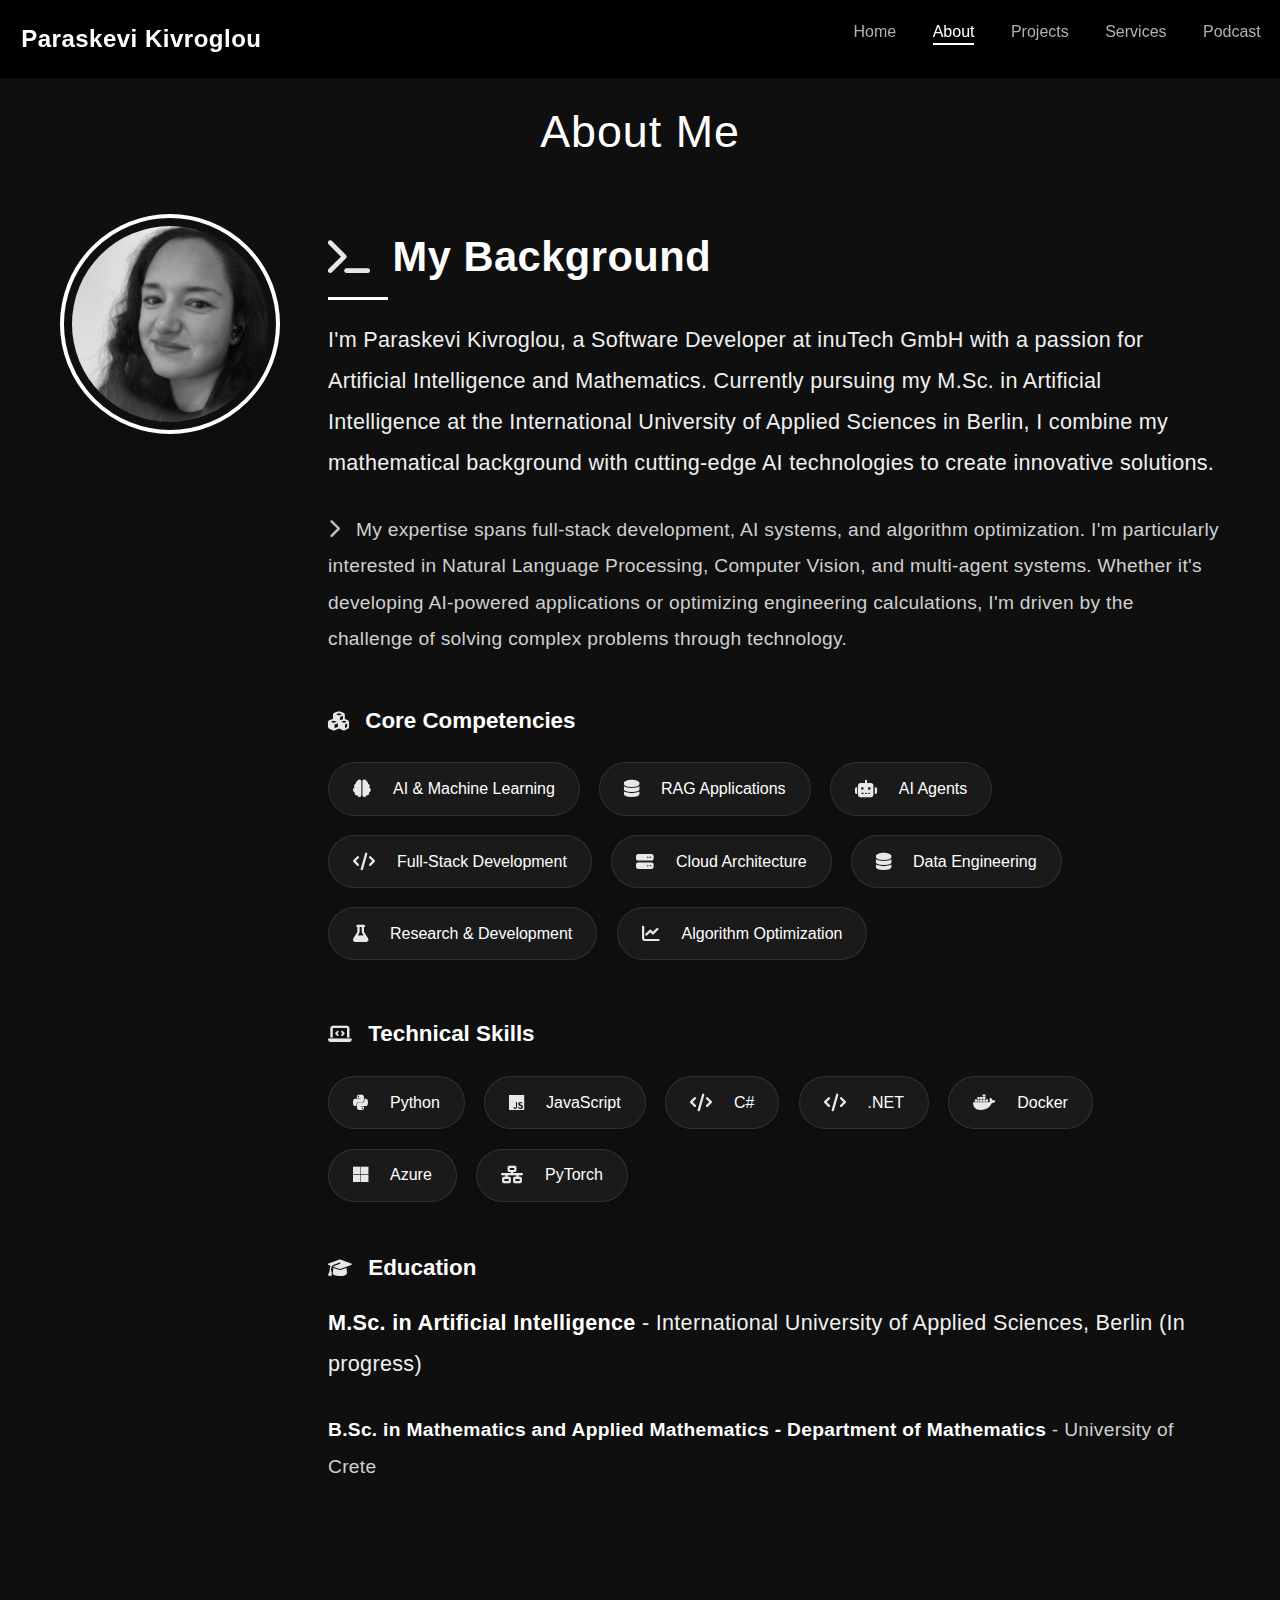
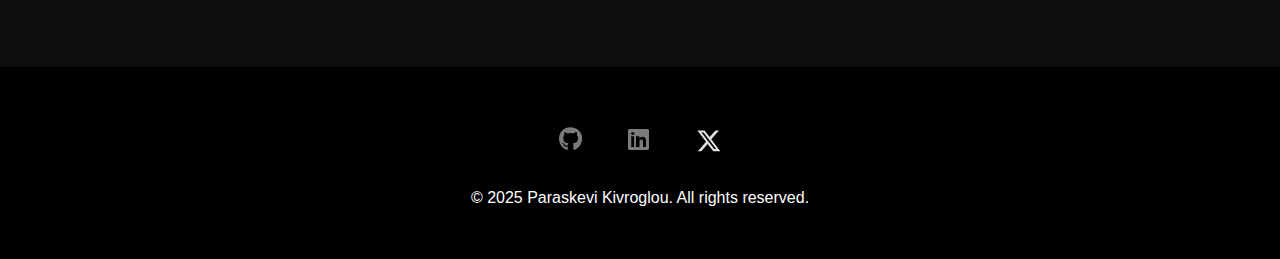
==== about.html @ 9782c68e "Updates the website styling and text" ====
<!DOCTYPE html>
<html lang="en">
<head>
    <meta charset="UTF-8">
    <meta name="viewport" content="width=device-width, initial-scale=1.0">
    <meta name="description" content="About Paraskevi Kivroglou - Software Developer & AI Specialist. Learn more about my expertise, background, and professional journey.">
    <meta name="keywords" content="Paraskevi Kivroglou, Software Developer, Artificial Intelligence, Machine Learning, Full Stack Development, Python, AI Research">
    <meta name="author" content="Paraskevi Kivroglou">
    <title>About Me | Paraskevi Kivroglou</title>
    <link rel="stylesheet" href="styles.css">
    <link rel="stylesheet" href="https://cdnjs.cloudflare.com/ajax/libs/font-awesome/6.0.0/css/all.min.css">
    <link rel="stylesheet" href="https://cdnjs.cloudflare.com/ajax/libs/font-awesome/6.4.2/css/all.min.css">
</head>
<body>
    <header>
        <nav class="navbar">
            <a href="index.html" class="nav-brand-link">
                <div class="nav-brand">
                    <span class="brand-name">Paraskevi Kivroglou</span>
                </div>
            </a>
            <ul class="nav-links">
                <li><a href="index.html">Home</a></li>
                <li><a href="about.html" class="active">About</a></li>
                <li><a href="projects.html">Projects</a></li>
                <li><a href="services.html">Services</a></li>
                <li><a href="podcast.html">Podcast</a></li>
            </ul>
        </nav>
    </header>

    <main>
        <section id="about" class="section">
            <div class="container">
                <h1>About Me</h1>
                <div class="about-page-content">
                    <img src="photos/ME.jpg" alt="Paraskevi Kivroglou" class="profile-img about-profile-img">
                    <div class="about-text">
                        <h2><i class="fas fa-terminal"></i> My Background</h2>
                        <p>I'm Paraskevi Kivroglou, a Software Developer at inuTech GmbH with a passion for Artificial Intelligence 
                           and Mathematics. Currently pursuing my M.Sc. in Artificial Intelligence at the International University of 
                           Applied Sciences in Berlin, I combine my mathematical background with cutting-edge AI technologies to create 
                           innovative solutions.</p>
                        
                        <p><i class="fas fa-chevron-right"></i> My expertise spans full-stack development, AI systems, and algorithm optimization. I'm particularly interested 
                           in Natural Language Processing, Computer Vision, and multi-agent systems. Whether it's developing AI-powered 
                           applications or optimizing engineering calculations, I'm driven by the challenge of solving complex problems 
                           through technology.</p>

                        <div class="skills-section">
                            <h3><i class="fas fa-cubes"></i> Core Competencies</h3>
                            <div class="skills-grid">
                                <div class="skill-category">
                                    <span><i class="fas fa-brain"></i> AI & Machine Learning</span>
                                    <span><i class="fas fa-database"></i> RAG Applications</span>
                                    <span><i class="fas fa-robot"></i> AI Agents</span>
                                    <span><i class="fas fa-code"></i> Full-Stack Development</span>
                                    <span><i class="fas fa-server"></i> Cloud Architecture</span>
                                    <span><i class="fas fa-database"></i> Data Engineering</span>
                                    <span><i class="fas fa-flask"></i> Research & Development</span>
                                    <span><i class="fas fa-chart-line"></i> Algorithm Optimization</span>
                                </div>
                            </div>
                        </div>

                        <div class="skills-section">
                            <h3><i class="fas fa-laptop-code"></i> Technical Skills</h3>
                            <div class="skills-grid">
                                <div class="skill-category">
                                    <span><i class="fab fa-python"></i> Python</span>
                                    <span><i class="fab fa-js"></i> JavaScript</span>
                                    <span><i class="fas fa-code"></i> C#</span>
                                    <span><i class="fas fa-code"></i> .NET</span>
                                    <span><i class="fab fa-docker"></i> Docker</span>
                                    <span><i class="fab fa-microsoft"></i> Azure</span>
                                    <span><i class="fas fa-network-wired"></i> PyTorch</span>
                                </div>
                            </div>
                        </div>

                        <div class="education-section">
                            <h3><i class="fas fa-graduation-cap"></i> Education</h3>
                            <p><strong>M.Sc. in Artificial Intelligence</strong> - International University of Applied Sciences, Berlin (In progress)</p>
                            <p><strong>B.Sc. in Mathematics and Applied Mathematics - Department of Mathematics</strong> - University of Crete</p>
                        </div>
                    </div>
                </div>
            </div>
        </section>
    </main>

    <footer>
        <div class="container">
            <div class="social-links">
                <a href="https://github.com/Paraskevi-KIvroglou" aria-label="GitHub Profile"><i class="fab fa-github"></i></a>
                <a href="https://www.linkedin.com/in/paraskevi-kivroglou-925881292/" aria-label="LinkedIn Profile"><i class="fab fa-linkedin"></i></a>
                <a href="https://x.com/paraskevikivro?s=11" aria-label="X Profile">
                    <svg class="x-logo" width="24" height="24" viewBox="0 0 24 24" fill="none" xmlns="http://www.w3.org/2000/svg">
                        <path d="M18.244 2.25h3.308l-7.227 8.26 8.502 11.24H16.17l-5.214-6.817L4.99 21.75H1.68l7.73-8.835L1.254 2.25H8.08l4.713 6.231 5.45-6.231Zm-1.161 17.52h1.833L7.084 4.126H5.117L17.083 19.77Z" fill="#e0e0e0"/>
                    </svg>
                </a>
            </div>
            <p>&copy; 2025 Paraskevi Kivroglou. All rights reserved.</p>
        </div>
    </footer>
</body>
</html>
---- styles.css ----
/* Reset and base styles */
* {
    margin: 0;
    padding: 0;
    box-sizing: border-box;
}

body {
    font-family: 'Segoe UI', Tahoma, Geneva, Verdana, sans-serif;
    line-height: 1.6;
    color: #fff;
    background-color: #0f0f0f;
}

.container {
    max-width: 1200px;
    margin: 0 auto;
    padding: 0 20px;
}

/* Navigation */
.navbar {
    background-color: #000;
    box-shadow: 0 4px 6px rgba(0,0,0,0.1);
    padding: 1.2rem;
    position: fixed;
    width: 100%;
    top: 0;
    z-index: 1000;
    border-bottom: 1px solid rgba(255,255,255,0.05);
}

.nav-brand-link {
    text-decoration: none;
    transition: all 0.3s ease;
    display: block;
    float: left;
    position: relative;
    padding: 0 2px;
}

.nav-brand-link:hover .nav-brand {
    color: #e0e0e0;
}

.nav-brand {
    color: #fff;
    font-size: 1.5rem;
    font-weight: bold;
    letter-spacing: 0.5px;
    transition: all 0.3s ease;
}

.nav-brand-link::after {
    content: '';
    position: absolute;
    width: 0;
    height: 2px;
    bottom: -4px;
    left: 0;
    background-color: #fff;
    transition: width 0.3s ease;
    opacity: 0.7;
}

.nav-brand-link:hover::after {
    width: 100%;
}

.nav-links {
    float: right;
    list-style: none;
}

.nav-links li {
    display: inline;
    margin-left: 2rem;
}

.nav-links a {
    text-decoration: none;
    color: #b0b0b0;
    font-weight: 500;
    transition: all 0.3s;
    position: relative;
    padding-bottom: 5px;
}

.nav-links a:hover,
.nav-links a.active {
    color: #fff;
}

.nav-links a:after {
    content: '';
    position: absolute;
    width: 0;
    height: 2px;
    bottom: 0;
    left: 0;
    background-color: #fff;
    transition: width 0.3s ease;
}

.nav-links a:hover:after,
.nav-links a.active:after {
    width: 100%;
}

/* Sections */
.section {
    padding: 6rem 0 4rem 0;
}

/* About section */
.about-content {
    display: flex;
    align-items: center;
    gap: 3rem;
    margin-top: 2rem;
}

/* Custom class for about page layout */
.about-page-content {
    display: flex;
    align-items: flex-start;
    gap: 3rem;
    margin-top: 0.5rem;
    padding: 1.5rem 0;
}

.profile-img {
    width: 220px;
    height: 220px;
    border-radius: 50%;
    object-fit: cover;
    border: 4px solid #fff;
    transition: all 0.4s ease;
    filter: grayscale(100%);
    box-shadow: 0 10px 20px rgba(0,0,0,0.2);
}

.about-profile-img {
    margin-top: -10px;
    padding: 0.5rem;
}

.about-page-text {
    padding: 1rem 0;
}

.profile-img:hover {
    transform: scale(1.05);
    box-shadow: 0 15px 30px rgba(0,0,0,0.3);
    filter: grayscale(0%);
}

.about-text {
    flex: 1;
}

.about-text h2 {
    font-size: 2.6rem;
    margin-bottom: 1.8rem;
    color: #fff;
    position: relative;
    display: inline-block;
    letter-spacing: 0.5px;
    font-weight: 600;
}

.about-text h2 .emoji {
    font-size: 2.8rem;
    margin-right: 8px;
}

.about-text p {
    margin-bottom: 1.8rem;
    line-height: 1.9;
    color: #d0d0d0;
    font-size: 1.2rem;
    letter-spacing: 0.3px;
}

.about-text p strong {
    color: #fff;
    font-weight: 600;
}

/* Highlight first paragraph */
.about-text p:first-of-type {
    font-size: 1.35rem;
    color: #f0f0f0;
    font-weight: 500;
    border-left: none;
    padding-left: 0;
}

h1 {
    font-size: 2.8rem;
    margin-bottom: 2rem;
    text-align: center;
    animation: fadeIn 1.2s ease-in;
    color: #fff;
    letter-spacing: 1px;
    font-weight: 300;
}

h2 {
    font-size: 2rem;
    margin-bottom: 1.5rem;
    color: #fff;
    position: relative;
    display: inline-block;
}

h2:after {
    content: '';
    position: absolute;
    width: 60px;
    height: 3px;
    background-color: #fff;
    bottom: -10px;
    left: 0;
}

h3 {
    font-size: 1.4rem;
    color: #fff;
    margin-bottom: 1rem;
}

/* Projects section */
.projects-grid {
    display: grid;
    grid-template-columns: repeat(auto-fit, minmax(300px, 1fr));
    gap: 2.5rem;
    margin-top: 3rem;
}

.project-card {
    position: relative;
    background: linear-gradient(145deg, #1a1a1a, #0c0c0c);
    border-radius: 8px;
    box-shadow: 0 5px 15px rgba(0,0,0,0.3);
    transition: all 0.4s ease;
    overflow: hidden;
    border: 1px solid rgba(255,255,255,0.03);
    padding: 2rem;
}

.project-card:hover {
    transform: translateY(-10px);
    box-shadow: 0 15px 30px rgba(0,0,0,0.4);
    background: #1a1a1a;
    border-color: rgba(255,255,255,0.1);
}

.project-card h3 {
    margin-top: 0.5rem;
    margin-bottom: 1.2rem;
    padding-right: 1rem;
    line-height: 1.4;
    font-size: 1.4rem;
}

.project-card p {
    margin-bottom: 1.5rem;
    line-height: 1.6;
    color: #b0b0b0;
}

.project-card:before {
    content: '';
    position: absolute;
    top: 0;
    left: 0;
    width: 4px;
    height: 100%;
    background: #fff;
    transform: scaleY(0);
    transition: transform 0.4s ease;
}

.project-card:hover:before {
    transform: scaleY(1);
}

.project-badge {
    position: absolute;
    top: 0;
    left: 0;
    background: rgba(255,255,255,0.9);
    color: #000;
    padding: 0.4rem 1rem;
    font-size: 0.75rem;
    border-bottom-right-radius: 8px;
    font-weight: 600;
    letter-spacing: 0.5px;
    box-shadow: 2px 2px 8px rgba(0,0,0,0.1);
    transition: all 0.3s ease;
}

.project-badge::before {
    content: '';
    position: absolute;
    left: 0;
    top: 0;
    height: 100%;
    width: 5px;
    background: linear-gradient(to bottom, #fff, rgba(255,255,255,0.7));
}

.project-card:hover .project-badge {
    background: rgba(255, 255, 255, 0.15);
    color: #fff;
}

/* Podcast specific styles */
.podcast-content {
    max-width: 800px;
    margin: 0 auto;
}

.podcast-info {
    margin-bottom: 3rem;
}

.podcast-info p {
    margin-bottom: 1.5rem;
    line-height: 1.8;
    font-size: 1.1rem;
}

.podcast-highlights {
    list-style: none;
    padding: 1rem 0;
    margin: 1.5rem 0;
}

.podcast-highlights li {
    margin: 1rem 0;
    padding-left: 1.5rem;
    position: relative;
    display: flex;
    align-items: center;
}

.podcast-highlights i {
    margin-right: 1rem;
    color: #000;
    font-size: 1.2rem;
}

.podcast-info h2 i {
    margin-right: 0.5rem;
}

.platform-links {
    display: flex;
    gap: 1rem;
    flex-wrap: wrap;
    margin: 2rem 0;
}

.platform-button {
    display: inline-flex;
    align-items: center;
    gap: 0.5rem;
    padding: 0.8rem 1.5rem;
    background: #000;
    color: white;
    text-decoration: none;
    border-radius: 25px;
    transition: background 0.3s;
}

.platform-button:hover {
    background: #1a1a1a;
}

.episode-list {
    display: grid;
    gap: 1.5rem;
    margin-top: 2rem;
}

.episode-card {
    background: #fff;
    padding: 1.5rem;
    border-radius: 8px;
    box-shadow: 0 2px 4px rgba(0,0,0,0.1);
}

/* Buttons */
.button {
    display: inline-block;
    padding: 0.8rem 1.8rem;
    background: transparent;
    color: white;
    text-decoration: none;
    border-radius: 4px;
    transition: all 0.3s;
    margin-top: 0.5rem;
    border: 2px solid #fff;
    font-weight: 500;
    letter-spacing: 0.5px;
}

.button:hover {
    background: #fff;
    color: #000;
    transform: translateY(-3px);
    box-shadow: 0 5px 15px rgba(255,255,255,0.15);
}

/* Footer */
footer {
    background: #000;
    color: #fff;
    padding: 3rem 0;
    text-align: center;
    margin-top: 4rem;
    border-top: 1px solid rgba(255,255,255,0.05);
}

.social-links {
    margin-bottom: 1.5rem;
}

.social-links a {
    color: #b0b0b0;
    font-size: 1.8rem;
    margin: 0 1rem;
    transition: all 0.3s ease;
    display: inline-block;
}

.social-links a:hover {
    color: #fff;
    transform: translateY(-5px);
}

/* Specific styling for X/Twitter icon */
.social-links a .fa-x-twitter {
    color: #e0e0e0; /* Light grey color */
}

.social-links a:hover .fa-x-twitter {
    color: #fff; /* Pure white on hover */
}

/* Skills section */
.skills-section {
    margin-bottom: 2.5rem;
    padding-top: 1rem;
}

.skills-grid {
    display: flex;
    flex-wrap: wrap;
    gap: 1.2rem;
    margin-top: 1.5rem;
}

.skill-category {
    display: flex;
    flex-wrap: wrap;
    gap: 1.2rem;
    justify-content: flex-start;
}

.skill-category span {
    background: #1a1a1a;
    padding: 0.8rem 1.5rem;
    border-radius: 50px;
    display: inline-flex;
    align-items: center;
    gap: 0.75rem;
    transition: all 0.3s ease;
    flex: 0 1 auto;
    white-space: nowrap;
    border: 1px solid rgba(255,255,255,0.1);
    font-size: 1rem;
    font-weight: 500;
    color: #fff;
    box-shadow: 0 4px 6px rgba(0,0,0,0.1);
}

.skill-category span:hover {
    background: #222;
    transform: translateY(-2px);
    box-shadow: 0 6px 12px rgba(0,0,0,0.2);
    border-color: rgba(255,255,255,0.2);
}

.skill-category span i {
    font-size: 1.1rem;
    opacity: 0.9;
}

/* Animations */
@keyframes fadeIn {
    from { opacity: 0; transform: translateY(-20px); }
    to { opacity: 1; transform: translateY(0); }
}

@keyframes slideIn {
    from {
        opacity: 0;
        transform: translateX(-20px);
    }
    to {
        opacity: 1;
        transform: translateX(0);
    }
}

/* Responsive adjustments */
@media (max-width: 768px) {
    .about-content {
        flex-direction: column;
        text-align: center;
    }
    
    .nav-brand {
        float: none;
        text-align: center;
        margin-bottom: 1rem;
    }
    
    .nav-links {
        float: none;
        text-align: center;
    }
    
    .nav-links li {
        margin: 0 1rem;
    }
    
    h2:after {
        left: 50%;
        transform: translateX(-50%);
    }
    
    .buttons-container {
        padding-top: 5rem;
        justify-content: center;
    }
    
    .buttons-container .view-all-container {
        max-width: 300px;
    }

    .skill-category {
        justify-content: center;
    }

    .skill-category span {
        padding: 0.7rem 1.3rem;
        font-size: 0.95rem;
    }

    .skill-category span i {
        font-size: 1rem;
    }
}

/* Icon styling */
.section i, 
.project-card i, 
.skill-category i,
.social-links i {
    margin-right: 10px;
    opacity: 0.9;
    transition: all 0.3s ease;
}

.section i:hover, 
.project-card i:hover, 
.social-links i:hover {
    opacity: 1;
    transform: translateY(-2px);
}

/* Professional icon sizing */
h1 i, h2 i {
    font-size: 0.9em;
    opacity: 0.8;
}

h3 i {
    font-size: 0.85em;
}

.social-links i {
    font-size: 1.5rem;
    opacity: 0.7;
}

.social-links a:hover i {
    opacity: 1;
}

/* Podcast page styling */
.podcast-content {
    margin-top: 2rem;
}

.podcast-info {
    margin-bottom: 3rem;
}

.podcast-highlights {
    margin: 1.5rem 0;
    padding-left: 1.5rem;
}

.podcast-highlights li {
    margin-bottom: 1rem;
    list-style-type: none;
    position: relative;
    padding-left: 0.5rem;
}

.podcast-highlights li i {
    color: #fff;
    opacity: 0.9;
}

.platform-links {
    display: flex;
    flex-wrap: wrap;
    gap: 1rem;
    margin-top: 1.5rem;
}

.platform-button {
    display: inline-flex;
    align-items: center;
    padding: 0.8rem 1.5rem;
    background: linear-gradient(145deg, #1a1a1a, #0c0c0c);
    border: 1px solid rgba(255,255,255,0.05);
    color: #fff;
    text-decoration: none;
    border-radius: 30px;
    transition: all 0.3s ease;
    font-weight: 500;
}

.platform-button:hover {
    transform: translateY(-5px);
    background: linear-gradient(145deg, #212121, #111111);
    box-shadow: 0 10px 20px rgba(0,0,0,0.2);
    border-color: rgba(255,255,255,0.1);
}

.platform-button i {
    font-size: 1.2rem;
    margin-right: 0.8rem;
}

.episode-list {
    display: grid;
    grid-template-columns: repeat(auto-fill, minmax(300px, 1fr));
    gap: 2rem;
    margin-top: 2rem;
}

.episode-card {
    background: linear-gradient(145deg, #1a1a1a, #0c0c0c);
    padding: 1.5rem;
    border-radius: 8px;
    box-shadow: 0 5px 15px rgba(0,0,0,0.2);
    transition: all 0.3s ease;
    border: 1px solid rgba(255,255,255,0.03);
}

.episode-card:hover {
    transform: translateY(-5px);
    box-shadow: 0 10px 25px rgba(0,0,0,0.3);
    background: linear-gradient(145deg, #212121, #111111);
    border-color: rgba(255,255,255,0.08);
}

.episode-card h3 {
    margin-bottom: 1rem;
    font-size: 1.2rem;
}

.episode-card p {
    color: #b0b0b0;
    margin-bottom: 1.5rem;
    line-height: 1.6;
}

/* Custom X logo styling */
.x-logo {
    width: 1.6rem;
    height: 1.6rem;
    vertical-align: middle;
    transition: all 0.3s ease;
}

.social-links a:hover .x-logo path {
    fill: #ffffff;
}

/* Podcast header styling */
.podcast-header {
    display: flex;
    align-items: center;
    margin-bottom: 2.5rem;
    gap: 2.5rem;
    position: relative;
    padding: 1.5rem;
    background: linear-gradient(145deg, #1a1a1a, #0c0c0c);
    border-radius: 12px;
    border: 1px solid rgba(255,255,255,0.05);
}

.podcast-header:before {
    content: '';
    position: absolute;
    top: 0;
    left: 0;
    width: 100%;
    height: 100%;
    background: radial-gradient(circle at top right, rgba(255,255,255,0.1), transparent 70%);
    border-radius: 12px;
    pointer-events: none;
}

.podcast-logo-container {
    position: relative;
    flex-shrink: 0;
}

.podcast-logo-background {
    position: absolute;
    width: 140px;
    height: 140px;
    background: radial-gradient(circle, rgba(255,255,255,0.1), transparent 70%);
    transform: translate(-10px, -10px);
    border-radius: 12px;
    z-index: 0;
}

.podcast-logo {
    width: 120px;
    height: 120px;
    border-radius: 12px;
    object-fit: cover;
    box-shadow: 0 8px 20px rgba(0,0,0,0.3);
    border: 2px solid rgba(255,255,255,0.1);
    transition: all 0.3s ease;
    position: relative;
    z-index: 1;
}

.podcast-logo:hover {
    transform: translateY(-5px) scale(1.05);
    box-shadow: 0 15px 30px rgba(0,0,0,0.4);
    border-color: rgba(255,255,255,0.2);
}

.podcast-title {
    flex-grow: 1;
}

.podcast-title h2 {
    margin-bottom: 0.8rem;
    position: relative;
    display: inline-block;
}

.podcast-title h2:after {
    content: '';
    position: absolute;
    width: 40px;
    height: 3px;
    background-color: #fff;
    bottom: -8px;
    left: 0;
}

.podcast-tagline {
    color: #b0b0b0;
    font-size: 1.05rem;
    font-style: italic;
    line-height: 1.6;
}

/* Responsive adjustments */
@media (max-width: 768px) {
    .podcast-header {
        flex-direction: column;
        align-items: center;
        text-align: center;
        padding: 2rem 1.5rem;
    }
    
    .podcast-logo-container {
        margin-bottom: 1.5rem;
    }
    
    .podcast-title {
        width: 100%;
        text-align: center;
    }
    
    .podcast-title h2:after {
        left: 50%;
        transform: translateX(-50%);
    }
}

/* Project Page Styles */
.projects-extended-grid {
    display: grid;
    grid-template-columns: repeat(auto-fill, minmax(350px, 1fr));
    gap: 2.5rem;
    margin-top: 3rem;
}

.project-categories {
    display: flex;
    flex-wrap: wrap;
    gap: 1rem;
    margin-top: 2rem;
    justify-content: center;
}

.category-filter {
    background: transparent;
    border: 2px solid #fff;
    color: #b0b0b0;
    padding: 0.6rem 1.2rem;
    border-radius: 30px;
    cursor: pointer;
    transition: all 0.3s ease;
    font-size: 0.95rem;
    letter-spacing: 0.5px;
}

.category-filter.active,
.category-filter:hover {
    background: #fff;
    color: #000;
    transform: translateY(-3px);
}

.tech-stack {
    display: flex;
    flex-wrap: wrap;
    gap: 0.6rem;
    margin-top: 1.5rem;
    margin-bottom: 1.5rem;
}

.tech-stack span {
    background: rgba(255,255,255,0.05);
    border: 1px solid rgba(255,255,255,0.1);
    padding: 0.4rem 0.9rem;
    border-radius: 20px;
    font-size: 0.8rem;
    color: #d0d0d0;
    transition: all 0.3s ease;
}

.tech-stack span:hover {
    background: rgba(255,255,255,0.1);
    transform: translateY(-2px);
}

/* View All Projects Button */
.view-all-container {
    text-align: center;
    margin-top: 3rem;
}

/* Buttons container for horizontal alignment */
.buttons-container {
    display: flex;
    gap: 1.5rem;
    margin-top: 4rem;
    flex-wrap: wrap;
    justify-content: center;
    align-items: center;
}

.buttons-container .view-all-container {
    margin-top: 0;
    display: inline-flex;
    align-items: center;
    justify-content: center;
}

.view-all-button {
    display: inline-flex;
    align-items: center;
    justify-content: center;
    padding: 0.9rem 2rem;
    background: transparent;
    color: white;
    text-decoration: none;
    border-radius: 4px;
    transition: all 0.3s;
    border: 2px solid #fff;
    font-weight: 500;
    letter-spacing: 1px;
    position: relative;
    overflow: hidden;
    white-space: nowrap;
}

.view-all-button span {
    transition: all 0.3s ease;
    position: relative;
    z-index: 2;
}

.arrow-icon {
    margin-left: 10px;
    display: inline-flex;
    align-items: center;
}

.view-all-button:hover {
    background: #fff;
    color: #000;
    transform: translateY(-3px);
    box-shadow: 0 10px 20px rgba(0,0,0,0.2);
}

.view-all-button:hover .arrow-icon {
    transform: translateX(5px);
}

/* Add a subtle animation for the arrow on hover */
@keyframes arrow-pulse {
    0% { transform: translateX(0); }
    50% { transform: translateX(5px); }
    100% { transform: translateX(0); }
}

.view-all-button:hover .arrow-icon i {
    animation: arrow-pulse 1.5s infinite ease-in-out;
}

/* Scroll button specific styling */
.scroll-btn .arrow-icon i {
    transition: transform 0.3s ease;
}

.scroll-btn:hover .arrow-icon i {
    animation: bounce-down 1.5s infinite ease-in-out;
}

@keyframes bounce-down {
    0%, 100% { transform: translateY(0); }
    50% { transform: translateY(5px); }
}

/* Brand with Initial Logo */
.brand-initial {
    display: inline-flex;
    align-items: center;
    justify-content: center;
    width: 30px;
    height: 30px;
    background: #fff;
    color: #000;
    border-radius: 50%;
    margin-right: 12px;
    font-weight: bold;
    font-size: 1.2rem;
    transition: all 0.3s ease;
    vertical-align: middle;
}

.nav-brand-link:hover .brand-initial {
    transform: rotate(10deg) scale(1.1);
    box-shadow: 0 0 15px rgba(255,255,255,0.3);
}

.brand-name {
    vertical-align: middle;
}

/* Responsive adjustments for project cards */
@media (max-width: 768px) {
    .project-card {
        padding: 1.8rem;
    }
    
    .project-card h3 {
        font-size: 1.3rem;
        margin-top: 0.5rem;
    }
    
    .tech-stack {
        gap: 0.5rem;
    }
    
    .tech-stack span {
        padding: 0.3rem 0.7rem;
        font-size: 0.75rem;
    }
}

@media (max-width: 480px) {
    .project-card {
        padding: 1.5rem;
    }
    
    .project-badge {
        padding: 0.3rem 0.8rem;
        font-size: 0.7rem;
    }
}

/* Services Page Styling */
.section-intro {
    text-align: center;
    max-width: 800px;
    margin: 0 auto 3rem;
    color: #b0b0b0;
    font-size: 1.2rem;
    line-height: 1.7;
}

.services-grid {
    display: grid;
    grid-template-columns: repeat(auto-fit, minmax(320px, 1fr));
    gap: 3rem;
    margin-top: 3rem;
}

.service-card {
    background: linear-gradient(145deg, #1a1a1a, #0c0c0c);
    border-radius: 12px;
    padding: 2.5rem 2rem;
    transition: all 0.4s ease;
    border: 1px solid rgba(255,255,255,0.03);
    position: relative;
    overflow: hidden;
}

.service-card:hover {
    transform: translateY(-10px);
    box-shadow: 0 15px 30px rgba(0,0,0,0.4);
    border-color: rgba(255,255,255,0.08);
}

.service-icon {
    width: 70px;
    height: 70px;
    background: rgba(255,255,255,0.05);
    border-radius: 50%;
    display: flex;
    align-items: center;
    justify-content: center;
    margin-bottom: 1.5rem;
    transition: all 0.3s ease;
}

.service-icon i {
    font-size: 2rem;
    color: #fff;
}

.service-card:hover .service-icon {
    background: rgba(255,255,255,0.1);
    transform: scale(1.1);
}

.service-card h3 {
    margin-bottom: 1rem;
    font-size: 1.5rem;
}

.service-card p {
    color: #b0b0b0;
    margin-bottom: 1.5rem;
    line-height: 1.6;
}

.service-features {
    list-style: none;
    padding: 0;
    margin-bottom: 2rem;
}

.service-features li {
    margin-bottom: 0.8rem;
    color: #d0d0d0;
    display: flex;
    align-items: flex-start;
}

.service-features li i {
    color: #fff;
    margin-right: 10px;
    font-size: 0.8rem;
    margin-top: 5px;
}

.service-cta {
    margin-top: 2rem;
    display: flex;
    flex-direction: column;
    gap: 1rem;
}

.price {
    font-size: 1.1rem;
    font-weight: 500;
    color: #fff;
}

/* Process section styling */
.section-dark {
    background: #000;
    padding: 5rem 0;
    margin-top: 2rem;
}

.process-steps {
    display: grid;
    grid-template-columns: repeat(auto-fit, minmax(250px, 1fr));
    gap: 2rem;
    margin-top: 3rem;
}

.process-step {
    text-align: center;
    position: relative;
    padding: 0 1rem;
}

.step-number {
    width: 50px;
    height: 50px;
    background: rgba(255,255,255,0.1);
    border: 2px solid rgba(255,255,255,0.2);
    border-radius: 50%;
    display: flex;
    align-items: center;
    justify-content: center;
    margin: 0 auto 1.5rem;
    font-size: 1.5rem;
    font-weight: 700;
    color: #fff;
}

.process-step h3 {
    margin-bottom: 1rem;
}

.process-step p {
    color: #b0b0b0;
    line-height: 1.6;
}

/* Booking section */
.booking-container {
    background: rgba(255,255,255,0.03);
    border-radius: 12px;
    padding: 2rem;
    margin-bottom: 3rem;
    border: 1px solid rgba(255,255,255,0.05);
}

/* Contact form styling */
.contact-alt {
    max-width: 800px;
    margin: 0 auto;
    min-height: 800px;
}

.contact-alt h3 {
    text-align: center;
    margin-bottom: 1rem;
}

.contact-alt p {
    text-align: center;
    color: #b0b0b0;
    margin-bottom: 2rem;
}

.contact-form {
    display: grid;
    grid-template-columns: 1fr 1fr;
    gap: 1.5rem;
}

.form-group {
    margin-bottom: 1.5rem;
}

.form-group:nth-child(3),
.form-group:nth-child(4) {
    grid-column: span 2;
}

.form-group label {
    display: block;
    margin-bottom: 0.5rem;
    color: #d0d0d0;
}

.form-group input,
.form-group select,
.form-group textarea {
    width: 100%;
    padding: 0.8rem 1rem;
    background: rgba(255,255,255,0.05);
    border: 1px solid rgba(255,255,255,0.1);
    border-radius: 4px;
    color: #fff;
    transition: all 0.3s ease;
}

.form-group input:focus,
.form-group select:focus,
.form-group textarea:focus {
    outline: none;
    border-color: rgba(255,255,255,0.3);
    background: rgba(255,255,255,0.08);
}

.button-full {
    width: 100%;
    padding: 1rem;
    font-size: 1.1rem;
    grid-column: span 2;
}

/* Responsive adjustments */
@media (max-width: 768px) {
    .services-grid,
    .process-steps {
        grid-template-columns: 1fr;
    }
    
    .contact-form {
        grid-template-columns: 1fr;
    }
    
    .form-group:nth-child(3),
    .form-group:nth-child(4) {
        grid-column: span 1;
    }
    
    .button-full {
        grid-column: span 1;
    }
}

/* Form alert styling */
.form-alert {
    padding: 1.2rem;
    border-radius: 8px;
    margin-bottom: 2rem;
    opacity: 1;
    transition: opacity 0.5s ease;
}

.form-alert.success {
    background: rgba(40, 167, 69, 0.1);
    border: 1px solid rgba(40, 167, 69, 0.3);
    color: #2ecc71;
}

.form-alert.error {
    background: rgba(220, 53, 69, 0.1);
    border: 1px solid rgba(220, 53, 69, 0.3);
    color: #e74c3c;
}

.form-alert p {
    margin: 0;
    line-height: 1.5;
}

/* Go High Level Form Container */
.ghl-form-container {
    background: linear-gradient(145deg, #1a1a1a, #0c0c0c);
    border-radius: 12px;
    padding: 1rem;
    margin-top: 2rem;
    border: 1px solid rgba(255,255,255,0.05);
    transition: all 0.3s ease;
    overflow: hidden;
    position: relative;
}

.ghl-form-container:hover {
    border-color: rgba(255,255,255,0.1);
    box-shadow: 0 10px 20px rgba(0,0,0,0.2);
}

/* Highlight effect for contact section */
.contact-alt.highlighted {
    animation: pulse 1.5s ease;
}

@keyframes pulse {
    0% { transform: scale(1); }
    50% { transform: scale(1.02); }
    100% { transform: scale(1); }
}

/* Services Hook Section */
.services-hook {
    margin: 2rem 0 4rem;
    padding: 2rem 0;
    border-top: 1px solid rgba(255,255,255,0.1);
    border-bottom: 1px solid rgba(255,255,255,0.1);
}

.hook-container {
    max-width: 1200px;
    margin: 0 auto;
}

.hook-header {
    text-align: center;
    margin-bottom: 3rem;
}

.hook-header h2 {
    font-size: 2.2rem;
    margin-bottom: 1rem;
    background: linear-gradient(90deg, #ffffff, #a0a0a0);
    -webkit-background-clip: text;
    -webkit-text-fill-color: transparent;
    background-clip: text;
}

.hook-header p {
    font-size: 1.2rem;
    color: #b0b0b0;
    max-width: 800px;
    margin: 0 auto;
}

.hook-boxes {
    display: grid;
    grid-template-columns: repeat(auto-fit, minmax(300px, 1fr));
    gap: 2rem;
    margin-bottom: 3rem;
}

.hook-box {
    background: linear-gradient(145deg, #1a1a1a, #0c0c0c);
    border-radius: 12px;
    padding: 2rem;
    transition: transform 0.3s ease, box-shadow 0.3s ease;
    border: 1px solid rgba(255,255,255,0.05);
}

.hook-box:hover {
    transform: translateY(-5px);
    box-shadow: 0 10px 30px rgba(0,0,0,0.2);
    border-color: rgba(255,255,255,0.1);
}

.hook-icon {
    font-size: 2.5rem;
    margin-bottom: 1.5rem;
    color: #ffffff;
    text-align: center;
}

.hook-box h3 {
    font-size: 1.5rem;
    margin-bottom: 1.2rem;
    text-align: center;
}

.hook-box ul {
    list-style: none;
    padding: 0;
}

.hook-box ul li {
    margin-bottom: 0.8rem;
    padding-left: 1.5rem;
    position: relative;
    color: #d0d0d0;
}

.hook-box ul li:before {
    content: "→";
    position: absolute;
    left: 0;
    color: #ffffff;
}

.hook-cta {
    text-align: center;
    margin-top: 2rem;
    padding: 2rem;
    background: linear-gradient(145deg, #1a1a1a, #0c0c0c);
    border-radius: 12px;
    border: 1px solid rgba(255,255,255,0.05);
}

.hook-cta p {
    font-size: 1.3rem;
    margin-bottom: 1.5rem;
    color: #ffffff;
}

.button-large {
    padding: 1rem 2rem;
    font-size: 1.2rem;
    display: inline-block;
    transition: all 0.3s ease;
}

/* Responsive adjustments */
@media (max-width: 768px) {
    .hook-boxes {
        grid-template-columns: 1fr;
    }
    
    .hook-header h2 {
        font-size: 1.8rem;
    }
    
    .hook-cta p {
        font-size: 1.1rem;
    }
}

.education-section {
    padding-top: 0.5rem;
}

@media (max-width: 768px) {
    .buttons-container {
        flex-direction: column;
        align-items: center;
    }
    
    .buttons-container .view-all-container {
        width: 100%;
        max-width: 280px;
        min-width: unset;
    }
}
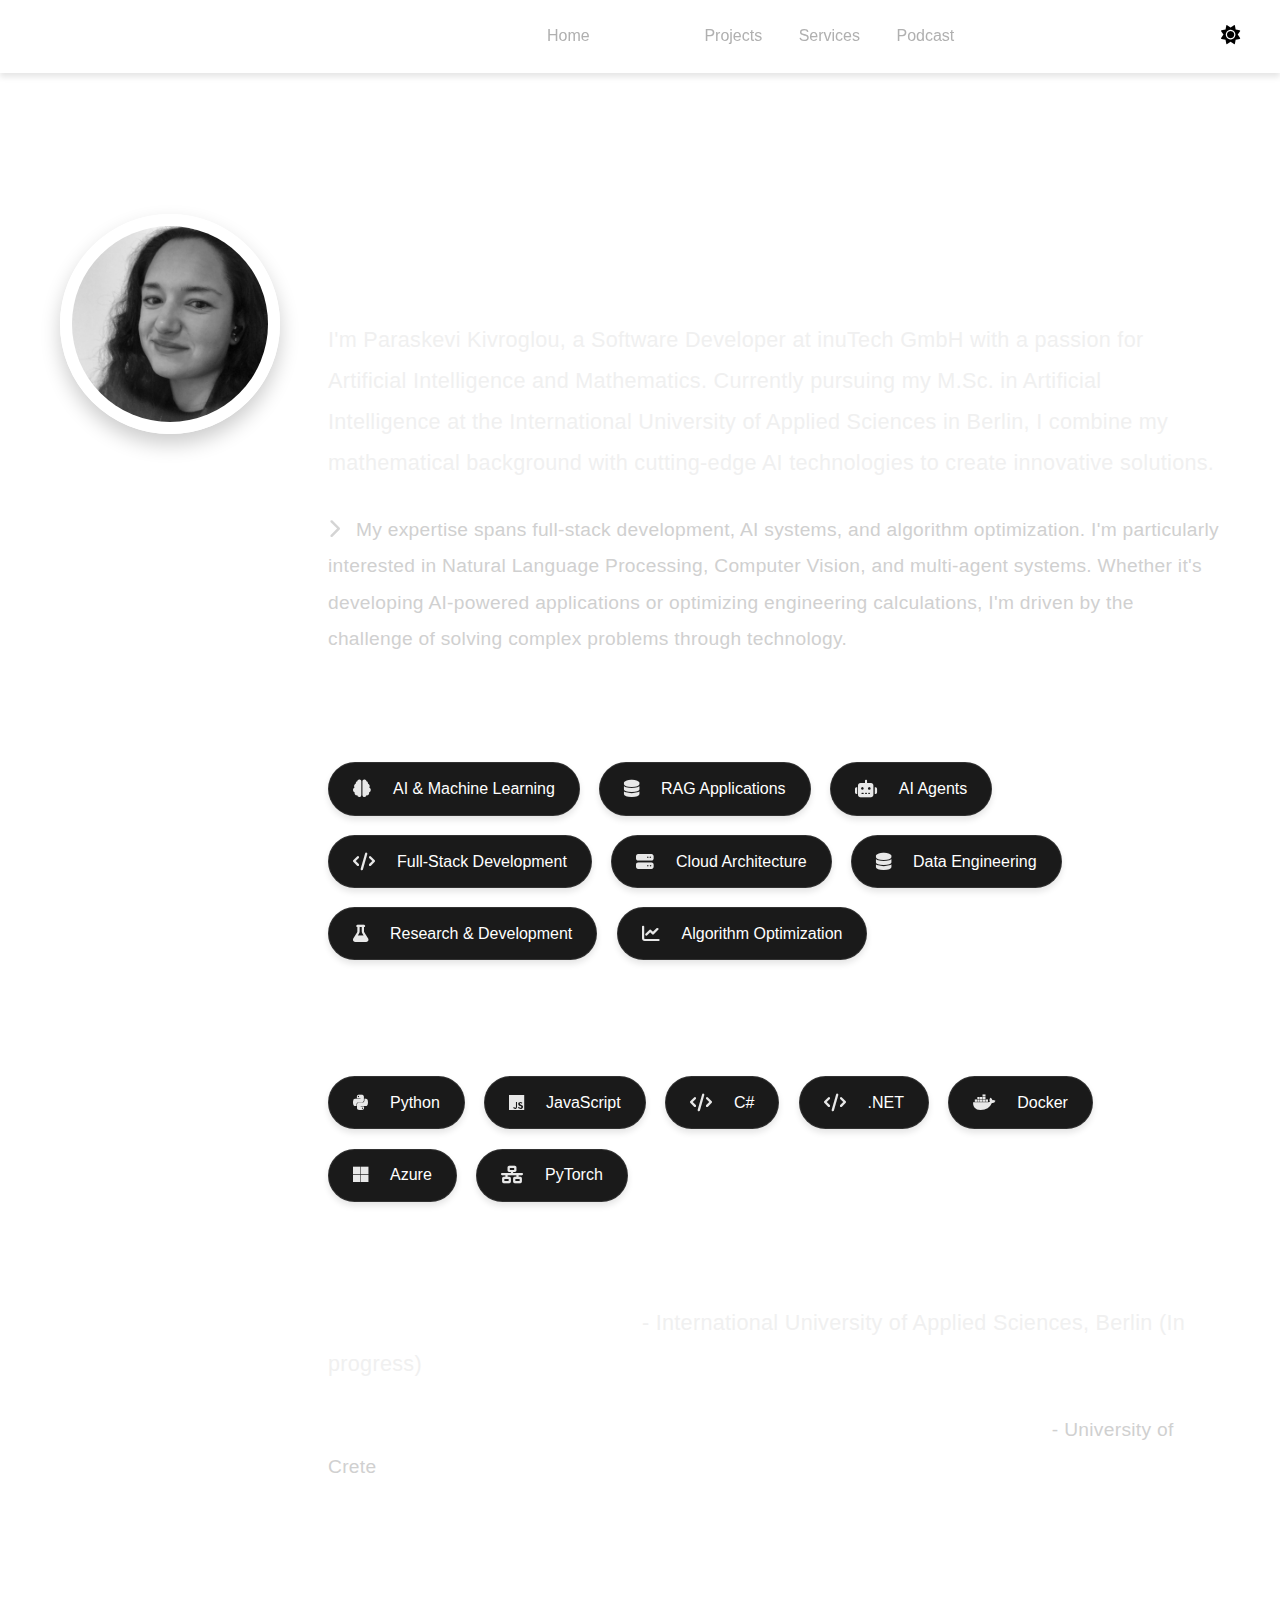
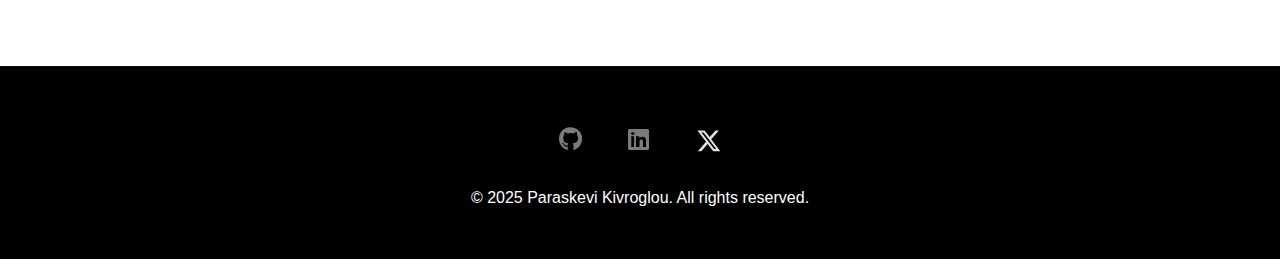
==== commit 345a5d31: "Changes in website" ====
--- a/about.html
+++ b/about.html
@@ -26,6 +26,10 @@
                 <li><a href="services.html">Services</a></li>
                 <li><a href="podcast.html">Podcast</a></li>
             </ul>
+            <button id="theme-toggle" class="theme-toggle" aria-label="Toggle theme">
+                <i class="fas fa-sun"></i>
+                <i class="fas fa-moon"></i>
+            </button>
         </nav>
     </header>
 
@@ -103,5 +107,6 @@
             <p>&copy; 2025 Paraskevi Kivroglou. All rights reserved.</p>
         </div>
     </footer>
+    <script src="js/theme.js"></script>
 </body>
 </html> --- a/styles.css
+++ b/styles.css
@@ -1452,4 +1452,88 @@
         max-width: 280px;
         min-width: unset;
     }
+}
+
+/* Theme variables */
+:root {
+    --bg-color: #000000;
+    --text-color: #ffffff;
+    --border-color: #ffffff;
+    --hover-color: rgba(255, 255, 255, 0.1);
+    --button-bg: transparent;
+    --button-text: #ffffff;
+}
+
+[data-theme="light"] {
+    --bg-color: #ffffff;
+    --text-color: #000000;
+    --border-color: #000000;
+    --hover-color: rgba(0, 0, 0, 0.1);
+    --button-bg: transparent;
+    --button-text: #000000;
+}
+
+body {
+    background-color: var(--bg-color);
+    color: var(--text-color);
+    transition: background-color 0.3s ease, color 0.3s ease;
+}
+
+/* Theme toggle button */
+.theme-toggle {
+    background: transparent;
+    border: none;
+    color: var(--text-color);
+    cursor: pointer;
+    padding: 8px;
+    font-size: 1.2rem;
+    display: flex;
+    align-items: center;
+    justify-content: center;
+    margin-left: 20px;
+    transition: transform 0.3s ease;
+}
+
+.theme-toggle:hover {
+    transform: scale(1.1);
+}
+
+.theme-toggle .fa-sun {
+    display: none;
+}
+
+.theme-toggle .fa-moon {
+    display: block;
+}
+
+[data-theme="light"] .theme-toggle .fa-sun {
+    display: block;
+}
+
+[data-theme="light"] .theme-toggle .fa-moon {
+    display: none;
+}
+
+/* Update existing styles to use CSS variables */
+.view-all-button {
+    border-color: var(--border-color);
+    color: var(--text-color);
+}
+
+.view-all-button:hover {
+    background: var(--text-color);
+    color: var(--bg-color);
+}
+
+.navbar {
+    display: flex;
+    justify-content: space-between;
+    align-items: center;
+    padding: 1rem 2rem;
+    position: fixed;
+    top: 0;
+    left: 0;
+    right: 0;
+    z-index: 1000;
+    background-color: var(--bg-color);
 }